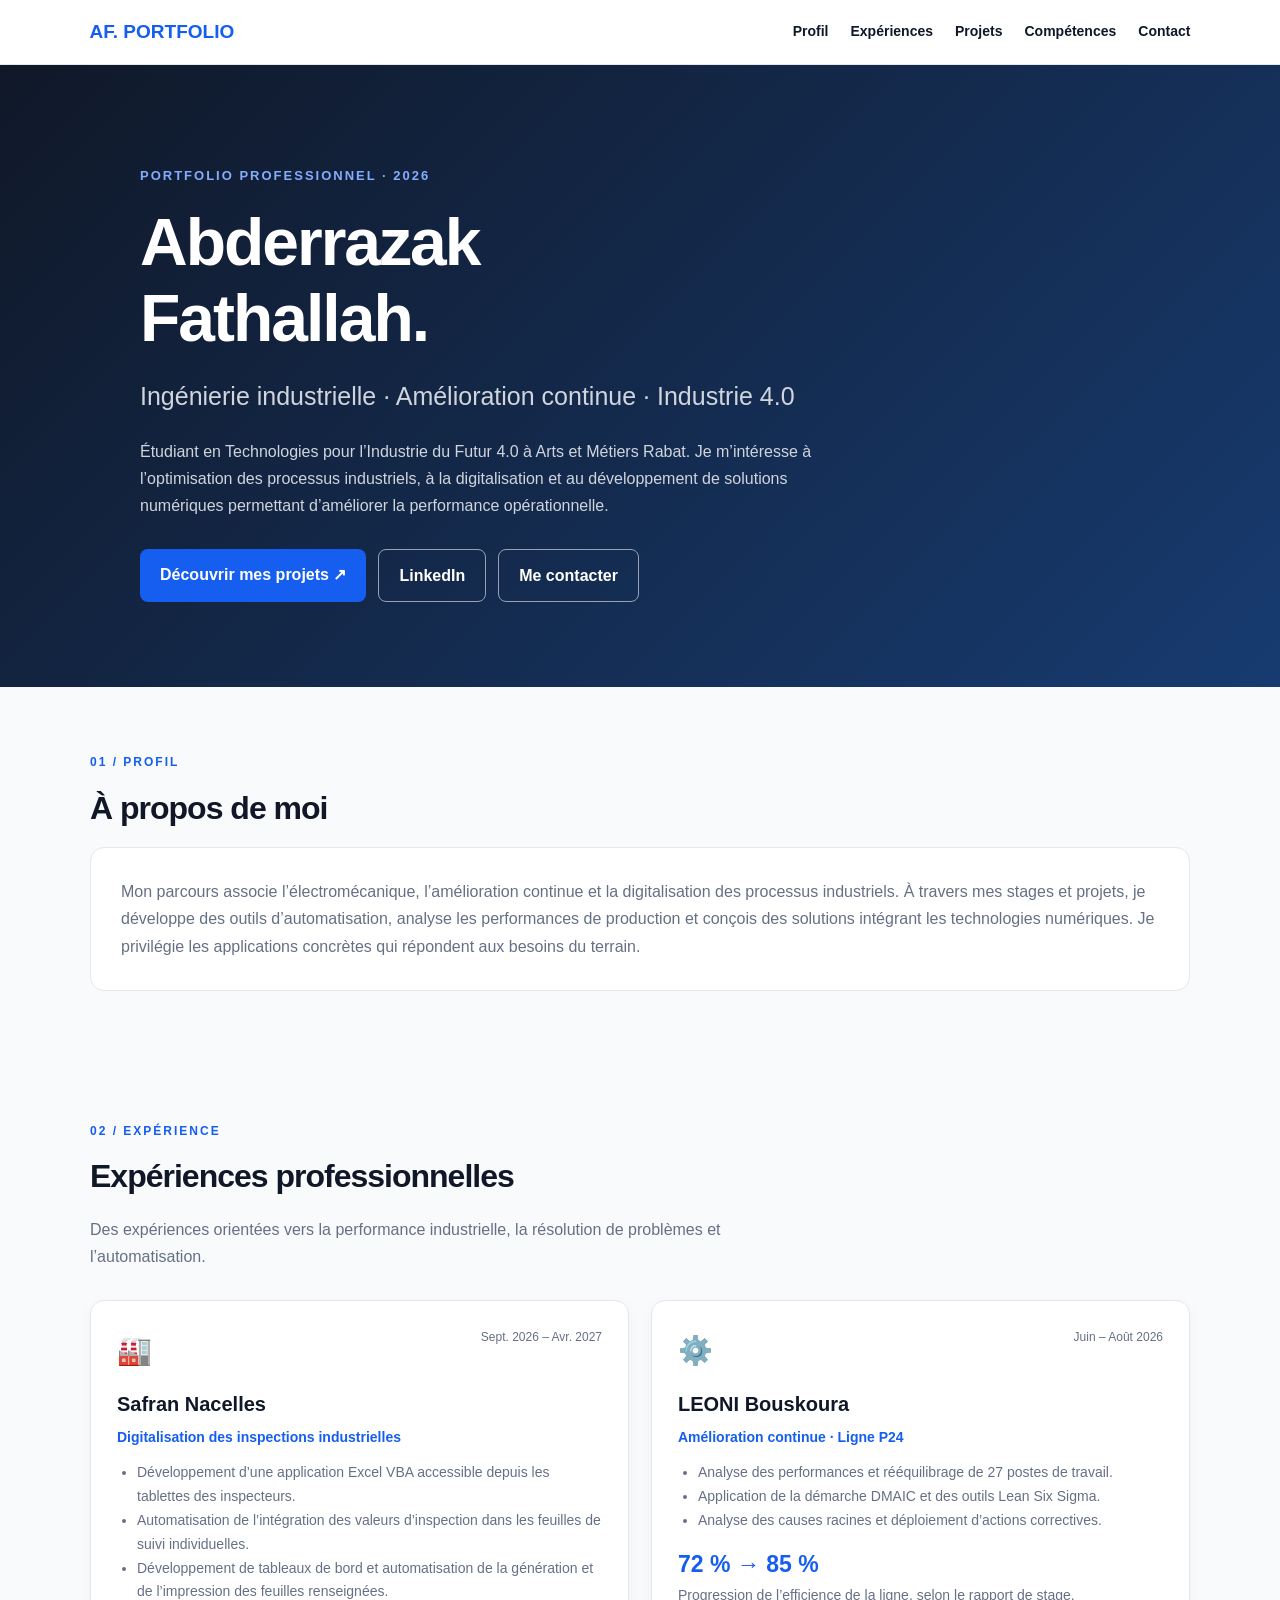
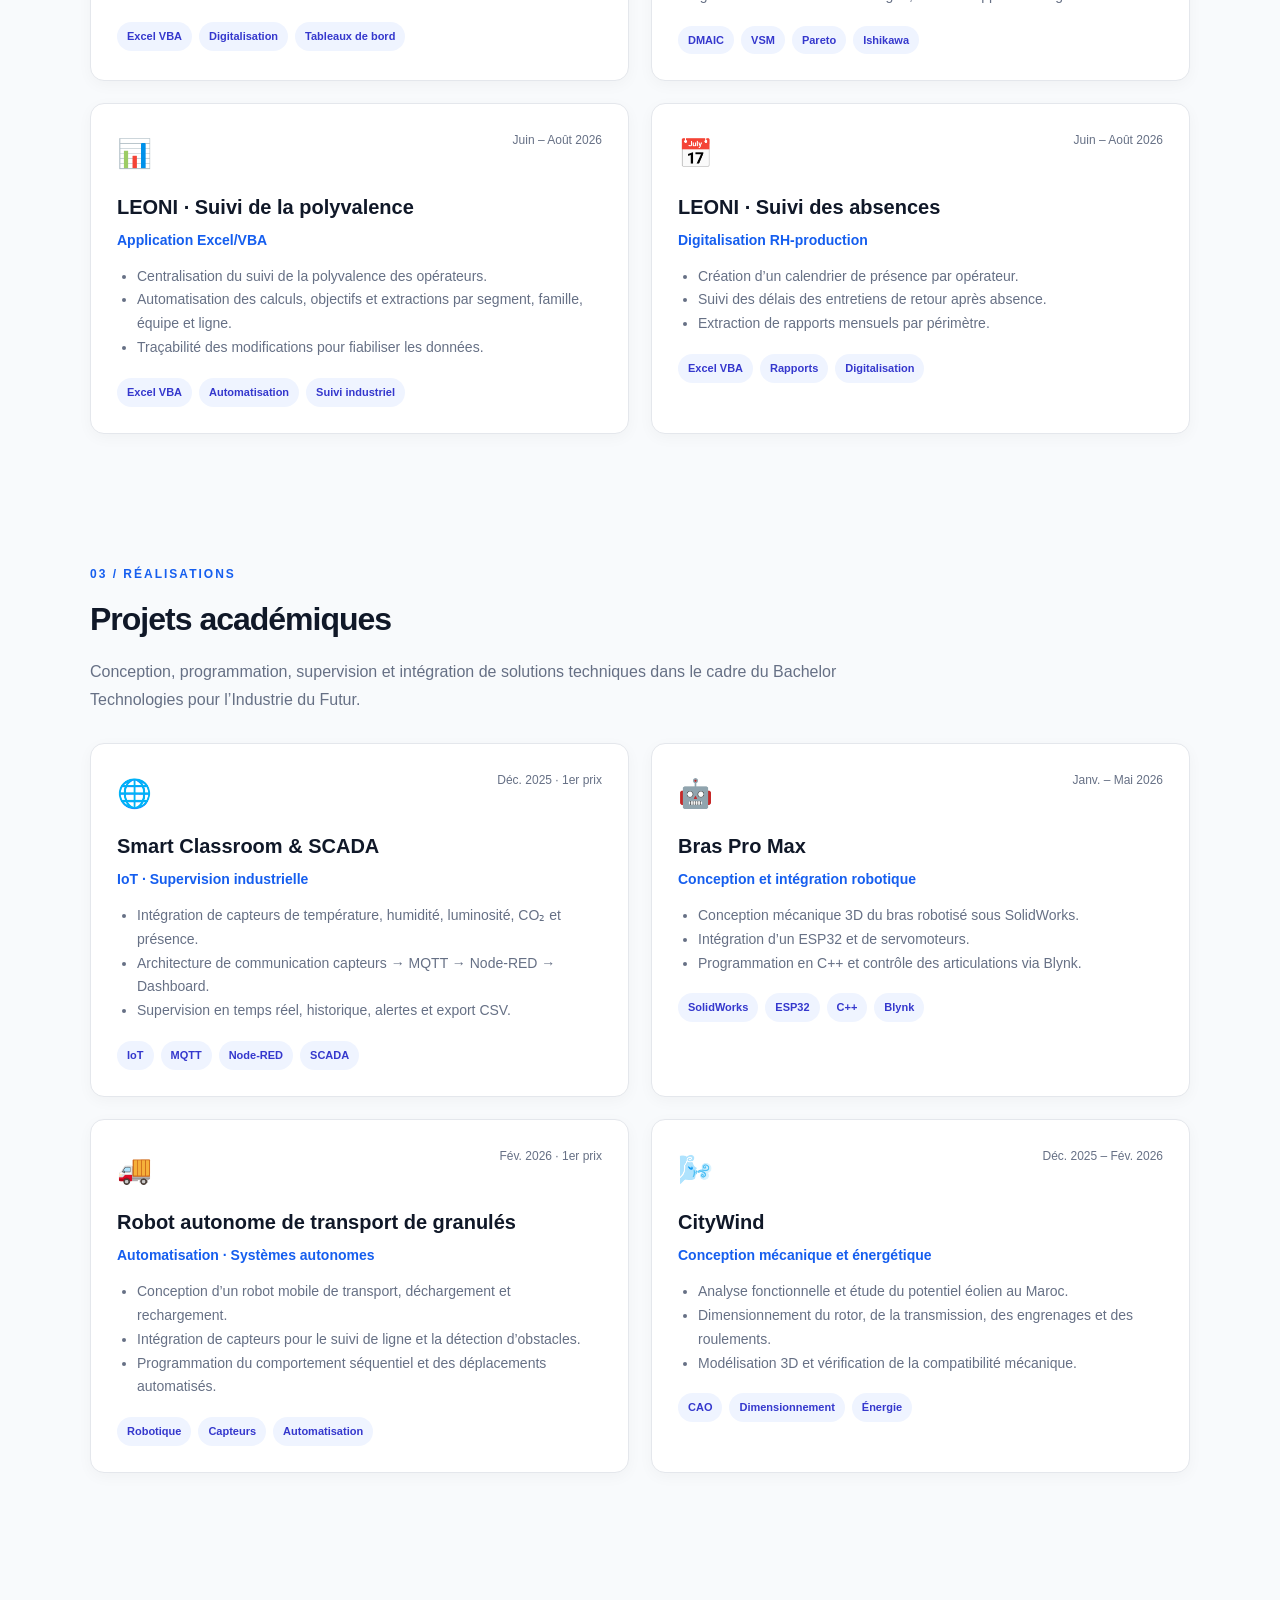
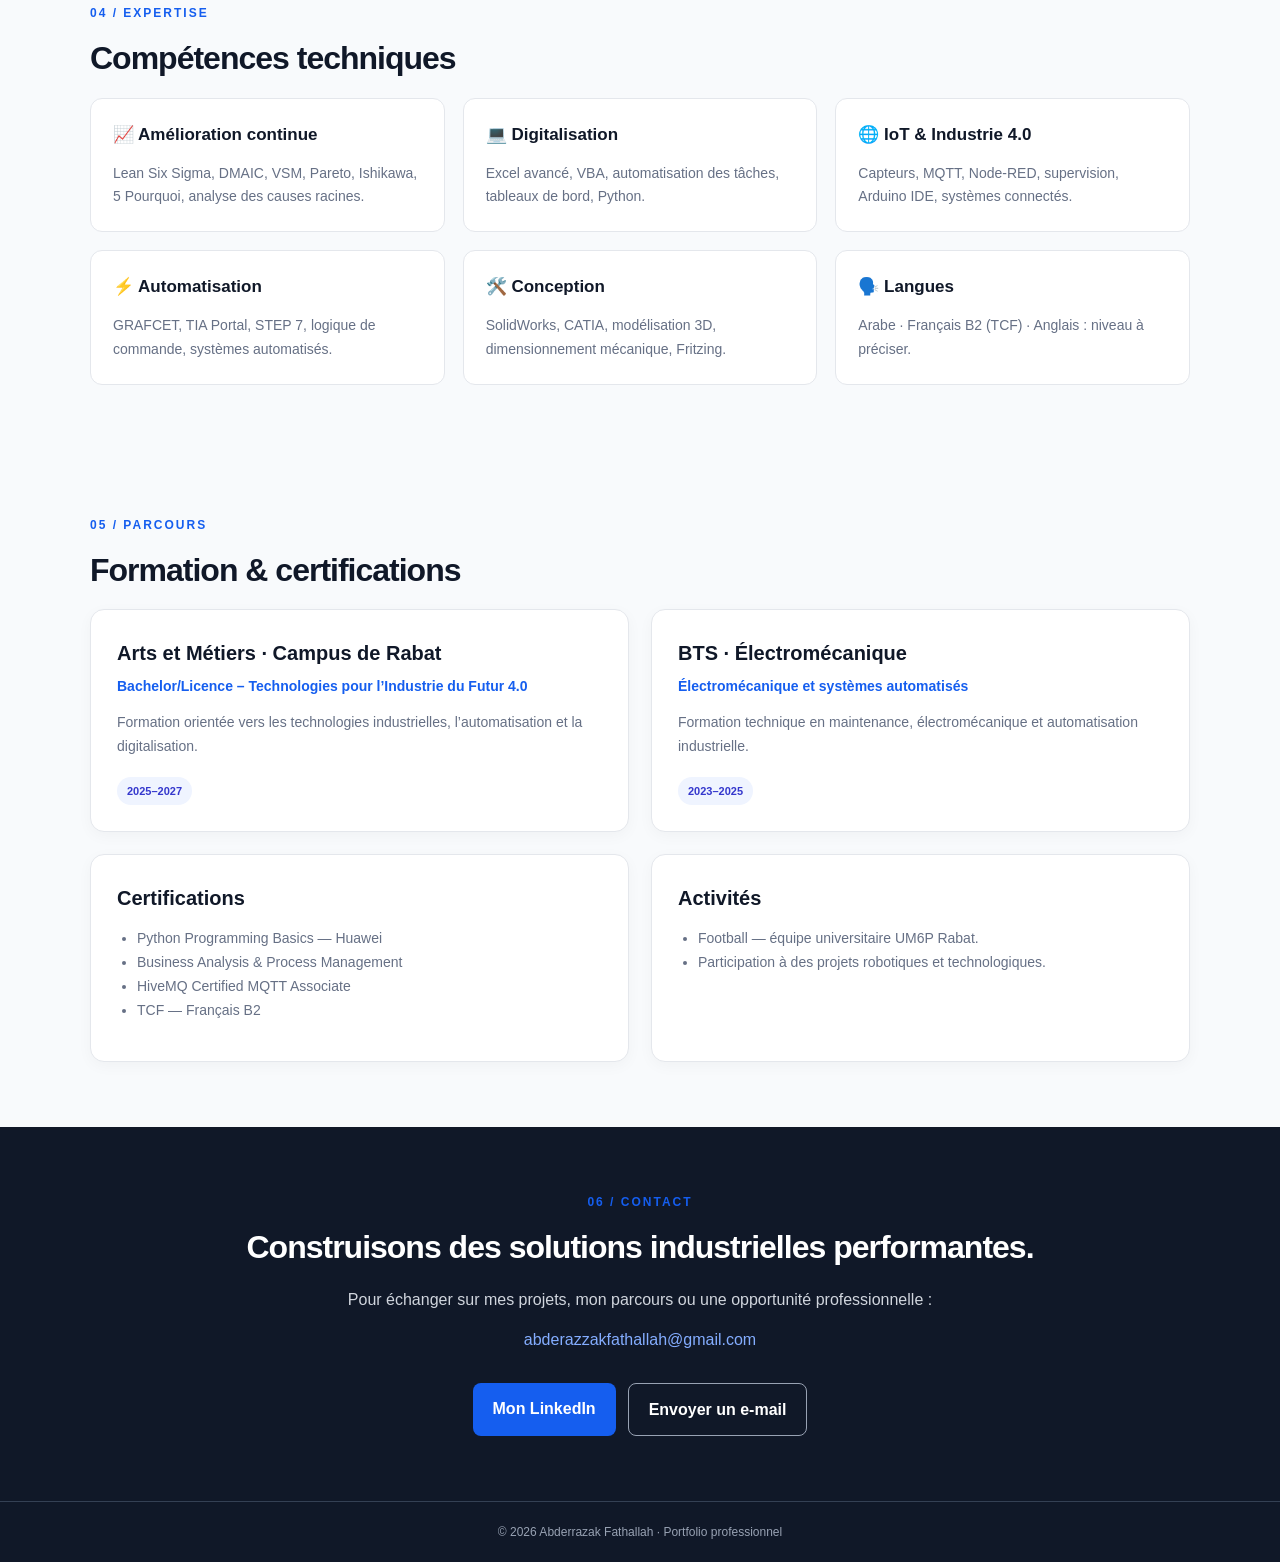
==== index.html @ a5921ca8 "Création du portfolio professionnel" ====
<!DOCTYPE html>
<html lang="fr">
<head>
<meta charset="UTF-8">
<meta name="viewport" content="width=device-width, initial-scale=1.0">
<meta name="description" content="Portfolio professionnel d'Abderrazak Fathallah : ingénierie industrielle, amélioration continue, digitalisation et Industrie 4.0.">
<title>Abderrazak Fathallah | Portfolio industriel</title>

<style>
:root {
    --blue: #155eef;
    --dark: #101828;
    --gray: #667085;
    --bg: #f8fafc;
    --white: #ffffff;
    --border: #e4e7ec;
}

* {
    box-sizing: border-box;
    margin: 0;
    padding: 0;
}

html {
    scroll-behavior: smooth;
}

body {
    font-family: Arial, Helvetica, sans-serif;
    background: var(--bg);
    color: var(--dark);
    line-height: 1.7;
}

a {
    text-decoration: none;
}

nav {
    position: sticky;
    top: 0;
    z-index: 10;
    background: rgba(255,255,255,.95);
    border-bottom: 1px solid var(--border);
    padding: 16px 7%;
    display: flex;
    justify-content: space-between;
    align-items: center;
    gap: 20px;
}

.logo {
    font-weight: 800;
    color: var(--blue);
    font-size: 19px;
}

.nav-links {
    display: flex;
    gap: 22px;
    flex-wrap: wrap;
}

.nav-links a {
    color: var(--dark);
    font-size: 14px;
    font-weight: 600;
}

.nav-links a:hover {
    color: var(--blue);
}

.hero {
    padding: 100px 7% 85px;
    background: linear-gradient(135deg, #101828, #173b70);
    color: white;
}

.hero-content {
    max-width: 1000px;
    margin: auto;
}

.eyebrow {
    color: #84adff;
    font-weight: 700;
    letter-spacing: 2px;
    font-size: 13px;
    text-transform: uppercase;
}

h1 {
    font-size: clamp(38px, 6vw, 66px);
    line-height: 1.15;
    margin: 18px 0;
    letter-spacing: -2px;
}

.hero h2 {
    font-size: clamp(18px, 3vw, 25px);
    font-weight: 500;
    color: #d0d5dd;
    margin-bottom: 20px;
}

.hero p {
    max-width: 720px;
    color: #d0d5dd;
    font-size: 16px;
}

.buttons {
    display: flex;
    flex-wrap: wrap;
    gap: 12px;
    margin-top: 30px;
}

.button {
    display: inline-block;
    padding: 12px 20px;
    border-radius: 8px;
    background: var(--blue);
    color: white;
    font-weight: 700;
    transition: .2s;
}

.button:hover {
    transform: translateY(-2px);
    opacity: .9;
}

.button-outline {
    background: transparent;
    border: 1px solid #98a2b3;
}

.container {
    max-width: 1150px;
    margin: auto;
    padding: 65px 25px;
}

.section-label {
    color: var(--blue);
    font-weight: 800;
    font-size: 12px;
    letter-spacing: 2px;
    text-transform: uppercase;
}

.section-title {
    font-size: 32px;
    margin: 8px 0 12px;
    letter-spacing: -1px;
}

.section-intro {
    color: var(--gray);
    max-width: 750px;
    margin-bottom: 30px;
}

.grid {
    display: grid;
    grid-template-columns: repeat(2, minmax(0, 1fr));
    gap: 22px;
}

.card {
    background: white;
    border: 1px solid var(--border);
    border-radius: 14px;
    padding: 26px;
    box-shadow: 0 4px 15px rgba(16,24,40,.035);
    transition: .2s;
}

.card:hover {
    transform: translateY(-4px);
    box-shadow: 0 12px 28px rgba(16,24,40,.08);
}

.card-top {
    display: flex;
    justify-content: space-between;
    gap: 12px;
    align-items: flex-start;
    margin-bottom: 12px;
}

.icon {
    font-size: 28px;
}

.date {
    color: var(--gray);
    font-size: 12px;
    text-align: right;
}

.card h3 {
    font-size: 20px;
    margin-bottom: 5px;
}

.card h4 {
    color: var(--blue);
    font-size: 14px;
    margin-bottom: 12px;
}

.card p, .card li {
    color: var(--gray);
    font-size: 14px;
}

.card ul {
    padding-left: 20px;
    margin: 12px 0;
}

.tags {
    display: flex;
    flex-wrap: wrap;
    gap: 7px;
    margin-top: 18px;
}

.tag {
    background: #eff4ff;
    color: #3538cd;
    border-radius: 20px;
    padding: 5px 10px;
    font-size: 11px;
    font-weight: 700;
}

.metric {
    color: var(--blue);
    font-size: 23px;
    font-weight: 800;
}

.skills-grid {
    display: grid;
    grid-template-columns: repeat(3, minmax(0, 1fr));
    gap: 18px;
}

.skill-box {
    background: white;
    padding: 22px;
    border: 1px solid var(--border);
    border-radius: 12px;
}

.skill-box h3 {
    margin-bottom: 12px;
    font-size: 17px;
}

.skill-box p {
    color: var(--gray);
    font-size: 14px;
}

.about-box {
    background: white;
    border: 1px solid var(--border);
    border-radius: 14px;
    padding: 30px;
    color: var(--gray);
}

.contact {
    background: #101828;
    color: white;
    text-align: center;
    padding: 65px 20px;
}

.contact p {
    color: #d0d5dd;
    margin: 12px 0;
}

.contact a:not(.button) {
    color: #84adff;
}

footer {
    background: #101828;
    color: #98a2b3;
    text-align: center;
    border-top: 1px solid #344054;
    padding: 20px;
    font-size: 12px;
}

@media (max-width: 760px) {
    nav {
        align-items: flex-start;
        flex-direction: column;
        padding: 15px 5%;
    }

    .nav-links {
        gap: 12px;
    }

    .hero {
        padding: 70px 6%;
    }

    .grid, .skills-grid {
        grid-template-columns: 1fr;
    }

    .container {
        padding: 48px 18px;
    }

    .section-title {
        font-size: 27px;
    }
}
</style>
</head>

<body>

<nav>
    <a class="logo" href="#accueil">AF. PORTFOLIO</a>
    <div class="nav-links">
        <a href="#profil">Profil</a>
        <a href="#experiences">Expériences</a>
        <a href="#projets">Projets</a>
        <a href="#competences">Compétences</a>
        <a href="#contact">Contact</a>
    </div>
</nav>

<header class="hero" id="accueil">
    <div class="hero-content">
        <div class="eyebrow">Portfolio professionnel · 2026</div>

        <h1>Abderrazak<br>Fathallah.</h1>

        <h2>Ingénierie industrielle · Amélioration continue · Industrie 4.0</h2>

        <p>
            Étudiant en Technologies pour l’Industrie du Futur 4.0 à Arts et Métiers
            Rabat. Je m’intéresse à l’optimisation des processus industriels,
            à la digitalisation et au développement de solutions numériques
            permettant d’améliorer la performance opérationnelle.
        </p>

        <div class="buttons">
            <a class="button" href="#projets">Découvrir mes projets ↗</a>
            <a class="button button-outline"
               href="https://www.linkedin.com/"
               target="_blank" rel="noopener noreferrer">LinkedIn</a>
            <a class="button button-outline" href="#contact">Me contacter</a>
        </div>
    </div>
</header>

<main>

<section class="container" id="profil">
    <div class="section-label">01 / Profil</div>
    <h2 class="section-title">À propos de moi</h2>

    <div class="about-box">
        Mon parcours associe l’électromécanique, l’amélioration continue et
        la digitalisation des processus industriels. À travers mes stages
        et projets, je développe des outils d’automatisation, analyse les
        performances de production et conçois des solutions intégrant les
        technologies numériques. Je privilégie les applications concrètes
        qui répondent aux besoins du terrain.
    </div>
</section>

<section class="container" id="experiences">
    <div class="section-label">02 / Expérience</div>
    <h2 class="section-title">Expériences professionnelles</h2>
    <p class="section-intro">
        Des expériences orientées vers la performance industrielle,
        la résolution de problèmes et l’automatisation.
    </p>

    <div class="grid">

        <article class="card">
            <div class="card-top">
                <span class="icon">🏭</span>
                <span class="date">Sept. 2026 – Avr. 2027</span>
            </div>

            <h3>Safran Nacelles</h3>
            <h4>Digitalisation des inspections industrielles</h4>

            <ul>
                <li>Développement d’une application Excel VBA accessible depuis les tablettes des inspecteurs.</li>
                <li>Automatisation de l’intégration des valeurs d’inspection dans les feuilles de suivi individuelles.</li>
                <li>Développement de tableaux de bord et automatisation de la génération et de l’impression des feuilles renseignées.</li>
            </ul>

            <div class="tags">
                <span class="tag">Excel VBA</span>
                <span class="tag">Digitalisation</span>
                <span class="tag">Tableaux de bord</span>
            </div>
        </article>

        <article class="card">
            <div class="card-top">
                <span class="icon">⚙️</span>
                <span class="date">Juin – Août 2026</span>
            </div>

            <h3>LEONI Bouskoura</h3>
            <h4>Amélioration continue · Ligne P24</h4>

            <ul>
                <li>Analyse des performances et rééquilibrage de 27 postes de travail.</li>
                <li>Application de la démarche DMAIC et des outils Lean Six Sigma.</li>
                <li>Analyse des causes racines et déploiement d’actions correctives.</li>
            </ul>

            <div class="metric">72 % → 85 %</div>
            <p>Progression de l’efficience de la ligne, selon le rapport de stage.</p>

            <div class="tags">
                <span class="tag">DMAIC</span>
                <span class="tag">VSM</span>
                <span class="tag">Pareto</span>
                <span class="tag">Ishikawa</span>
            </div>
        </article>

        <article class="card">
            <div class="card-top">
                <span class="icon">📊</span>
                <span class="date">Juin – Août 2026</span>
            </div>

            <h3>LEONI · Suivi de la polyvalence</h3>
            <h4>Application Excel/VBA</h4>

            <ul>
                <li>Centralisation du suivi de la polyvalence des opérateurs.</li>
                <li>Automatisation des calculs, objectifs et extractions par segment, famille, équipe et ligne.</li>
                <li>Traçabilité des modifications pour fiabiliser les données.</li>
            </ul>

            <div class="tags">
                <span class="tag">Excel VBA</span>
                <span class="tag">Automatisation</span>
                <span class="tag">Suivi industriel</span>
            </div>
        </article>

        <article class="card">
            <div class="card-top">
                <span class="icon">📅</span>
                <span class="date">Juin – Août 2026</span>
            </div>

            <h3>LEONI · Suivi des absences</h3>
            <h4>Digitalisation RH-production</h4>

            <ul>
                <li>Création d’un calendrier de présence par opérateur.</li>
                <li>Suivi des délais des entretiens de retour après absence.</li>
                <li>Extraction de rapports mensuels par périmètre.</li>
            </ul>

            <div class="tags">
                <span class="tag">Excel VBA</span>
                <span class="tag">Rapports</span>
                <span class="tag">Digitalisation</span>
            </div>
        </article>

    </div>
</section>

<section class="container" id="projets">
    <div class="section-label">03 / Réalisations</div>
    <h2 class="section-title">Projets académiques</h2>
    <p class="section-intro">
        Conception, programmation, supervision et intégration de solutions
        techniques dans le cadre du Bachelor Technologies pour l’Industrie du Futur.
    </p>

    <div class="grid">

        <article class="card">
            <div class="card-top">
                <span class="icon">🌐</span>
                <span class="date">Déc. 2025 · 1er prix</span>
            </div>

            <h3>Smart Classroom & SCADA</h3>
            <h4>IoT · Supervision industrielle</h4>

            <ul>
                <li>Intégration de capteurs de température, humidité, luminosité, CO₂ et présence.</li>
                <li>Architecture de communication capteurs → MQTT → Node-RED → Dashboard.</li>
                <li>Supervision en temps réel, historique, alertes et export CSV.</li>
            </ul>

            <div class="tags">
                <span class="tag">IoT</span>
                <span class="tag">MQTT</span>
                <span class="tag">Node-RED</span>
                <span class="tag">SCADA</span>
            </div>
        </article>

        <article class="card">
            <div class="card-top">
                <span class="icon">🤖</span>
                <span class="date">Janv. – Mai 2026</span>
            </div>

            <h3>Bras Pro Max</h3>
            <h4>Conception et intégration robotique</h4>

            <ul>
                <li>Conception mécanique 3D du bras robotisé sous SolidWorks.</li>
                <li>Intégration d’un ESP32 et de servomoteurs.</li>
                <li>Programmation en C++ et contrôle des articulations via Blynk.</li>
            </ul>

            <div class="tags">
                <span class="tag">SolidWorks</span>
                <span class="tag">ESP32</span>
                <span class="tag">C++</span>
                <span class="tag">Blynk</span>
            </div>
        </article>

        <article class="card">
            <div class="card-top">
                <span class="icon">🚚</span>
                <span class="date">Fév. 2026 · 1er prix</span>
            </div>

            <h3>Robot autonome de transport de granulés</h3>
            <h4>Automatisation · Systèmes autonomes</h4>

            <ul>
                <li>Conception d’un robot mobile de transport, déchargement et rechargement.</li>
                <li>Intégration de capteurs pour le suivi de ligne et la détection d’obstacles.</li>
                <li>Programmation du comportement séquentiel et des déplacements automatisés.</li>
            </ul>

            <div class="tags">
                <span class="tag">Robotique</span>
                <span class="tag">Capteurs</span>
                <span class="tag">Automatisation</span>
            </div>
        </article>

        <article class="card">
            <div class="card-top">
                <span class="icon">🌬️</span>
                <span class="date">Déc. 2025 – Fév. 2026</span>
            </div>

            <h3>CityWind</h3>
            <h4>Conception mécanique et énergétique</h4>

            <ul>
                <li>Analyse fonctionnelle et étude du potentiel éolien au Maroc.</li>
                <li>Dimensionnement du rotor, de la transmission, des engrenages et des roulements.</li>
                <li>Modélisation 3D et vérification de la compatibilité mécanique.</li>
            </ul>

            <div class="tags">
                <span class="tag">CAO</span>
                <span class="tag">Dimensionnement</span>
                <span class="tag">Énergie</span>
            </div>
        </article>

    </div>
</section>

<section class="container" id="competences">
    <div class="section-label">04 / Expertise</div>
    <h2 class="section-title">Compétences techniques</h2>

    <div class="skills-grid">
        <div class="skill-box">
            <h3>📈 Amélioration continue</h3>
            <p>Lean Six Sigma, DMAIC, VSM, Pareto, Ishikawa, 5 Pourquoi, analyse des causes racines.</p>
        </div>

        <div class="skill-box">
            <h3>💻 Digitalisation</h3>
            <p>Excel avancé, VBA, automatisation des tâches, tableaux de bord, Python.</p>
        </div>

        <div class="skill-box">
            <h3>🌐 IoT & Industrie 4.0</h3>
            <p>Capteurs, MQTT, Node-RED, supervision, Arduino IDE, systèmes connectés.</p>
        </div>

        <div class="skill-box">
            <h3>⚡ Automatisation</h3>
            <p>GRAFCET, TIA Portal, STEP 7, logique de commande, systèmes automatisés.</p>
        </div>

        <div class="skill-box">
            <h3>🛠️ Conception</h3>
            <p>SolidWorks, CATIA, modélisation 3D, dimensionnement mécanique, Fritzing.</p>
        </div>

        <div class="skill-box">
            <h3>🗣️ Langues</h3>
            <p>Arabe · Français B2 (TCF) · Anglais : niveau à préciser.</p>
        </div>
    </div>
</section>

<section class="container" id="formation">
    <div class="section-label">05 / Parcours</div>
    <h2 class="section-title">Formation & certifications</h2>

    <div class="grid">
        <article class="card">
            <h3>Arts et Métiers · Campus de Rabat</h3>
            <h4>Bachelor/Licence – Technologies pour l’Industrie du Futur 4.0</h4>
            <p>Formation orientée vers les technologies industrielles, l’automatisation et la digitalisation.</p>
            <div class="tags"><span class="tag">2025–2027</span></div>
        </article>

        <article class="card">
            <h3>BTS · Électromécanique</h3>
            <h4>Électromécanique et systèmes automatisés</h4>
            <p>Formation technique en maintenance, électromécanique et automatisation industrielle.</p>
            <div class="tags"><span class="tag">2023–2025</span></div>
        </article>

        <article class="card">
            <h3>Certifications</h3>
            <ul>
                <li>Python Programming Basics — Huawei</li>
                <li>Business Analysis & Process Management</li>
                <li>HiveMQ Certified MQTT Associate</li>
                <li>TCF — Français B2</li>
            </ul>
        </article>

        <article class="card">
            <h3>Activités</h3>
            <ul>
                <li>Football — équipe universitaire UM6P Rabat.</li>
                <li>Participation à des projets robotiques et technologiques.</li>
            </ul>
        </article>
    </div>
</section>

</main>

<section class="contact" id="contact">
    <div class="section-label">06 / Contact</div>
    <h2 class="section-title">Construisons des solutions industrielles performantes.</h2>

    <p>Pour échanger sur mes projets, mon parcours ou une opportunité professionnelle :</p>

    <p>
        <a href="mailto:abderazzakfathallah@gmail.com">
            abderazzakfathallah@gmail.com
        </a>
    </p>

    <div class="buttons" style="justify-content:center">
        <a class="button"
           href="https://www.linkedin.com/"
           target="_blank" rel="noopener noreferrer">Mon LinkedIn</a>
        <a class="button button-outline"
           href="mailto:abderazzakfathallah@gmail.com">Envoyer un e-mail</a>
    </div>
</section>

<footer>
    © 2026 Abderrazak Fathallah · Portfolio professionnel
</footer>

</body>
</html>
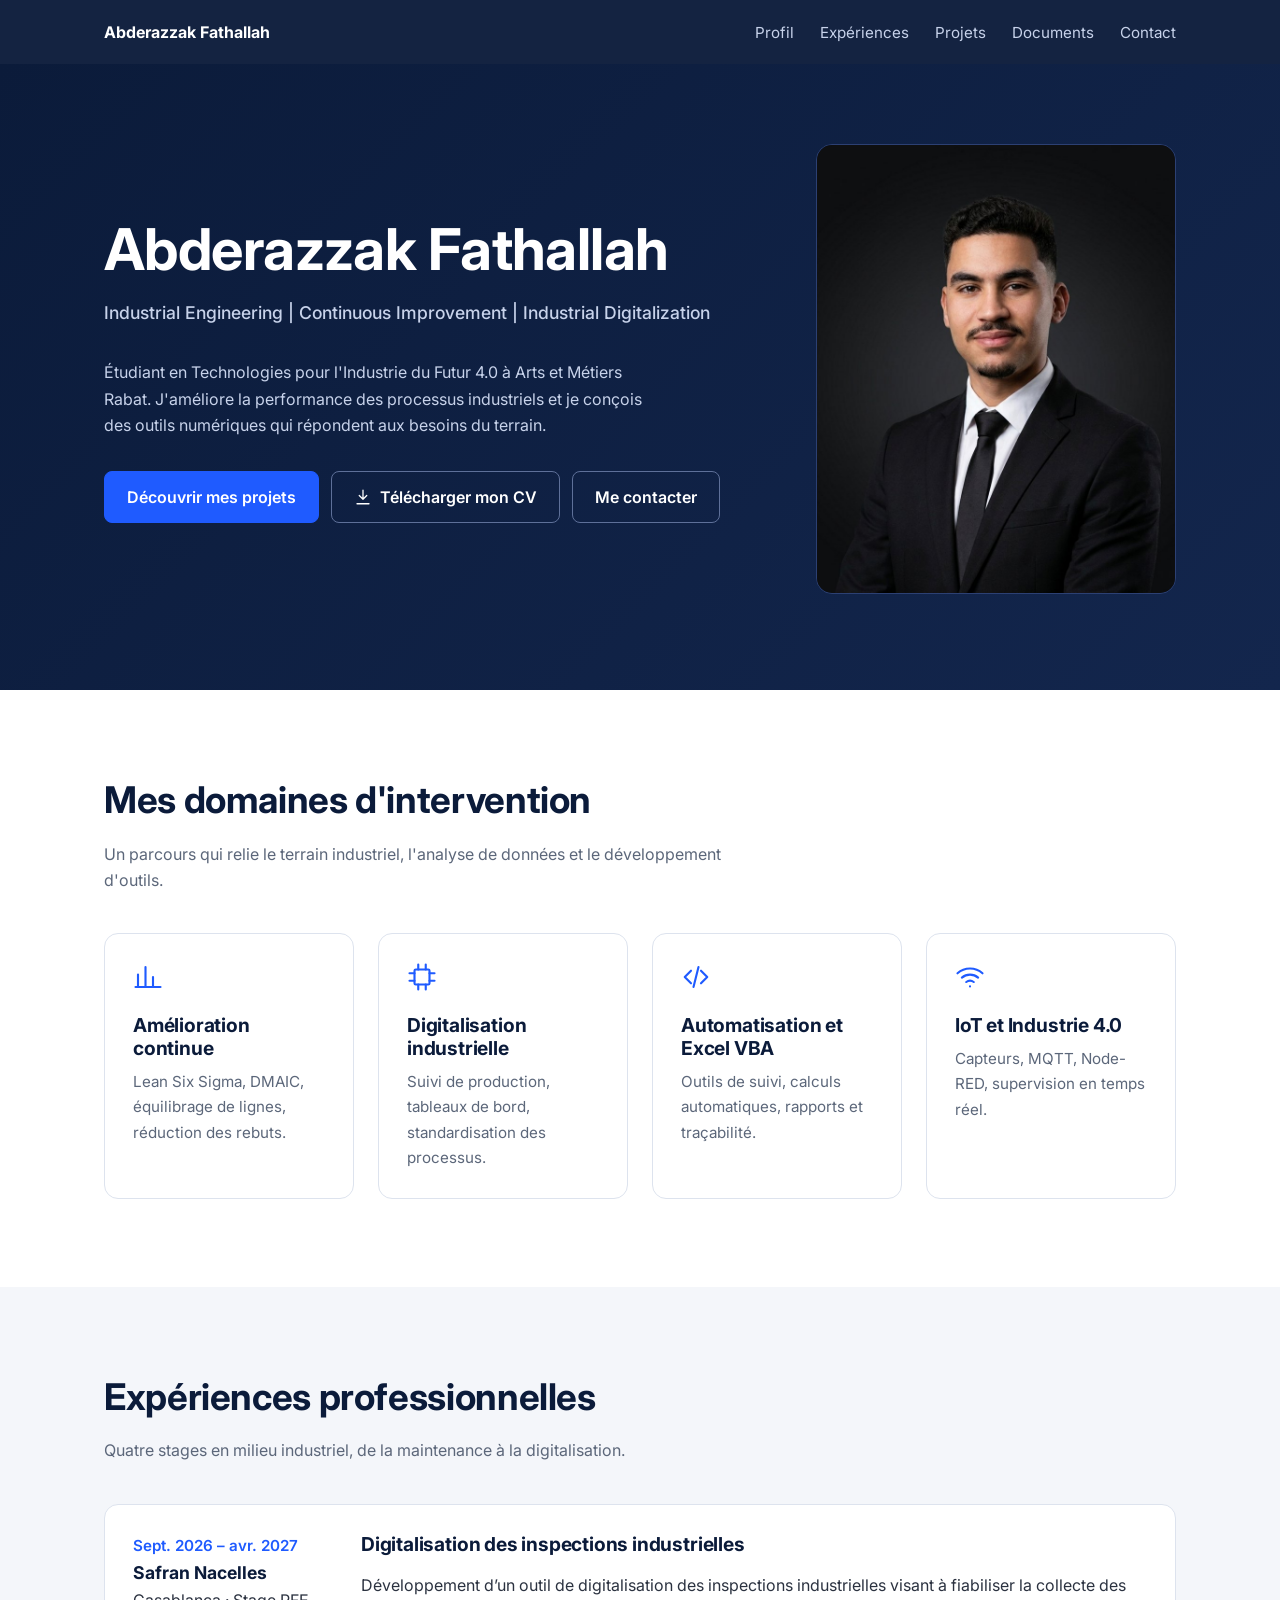
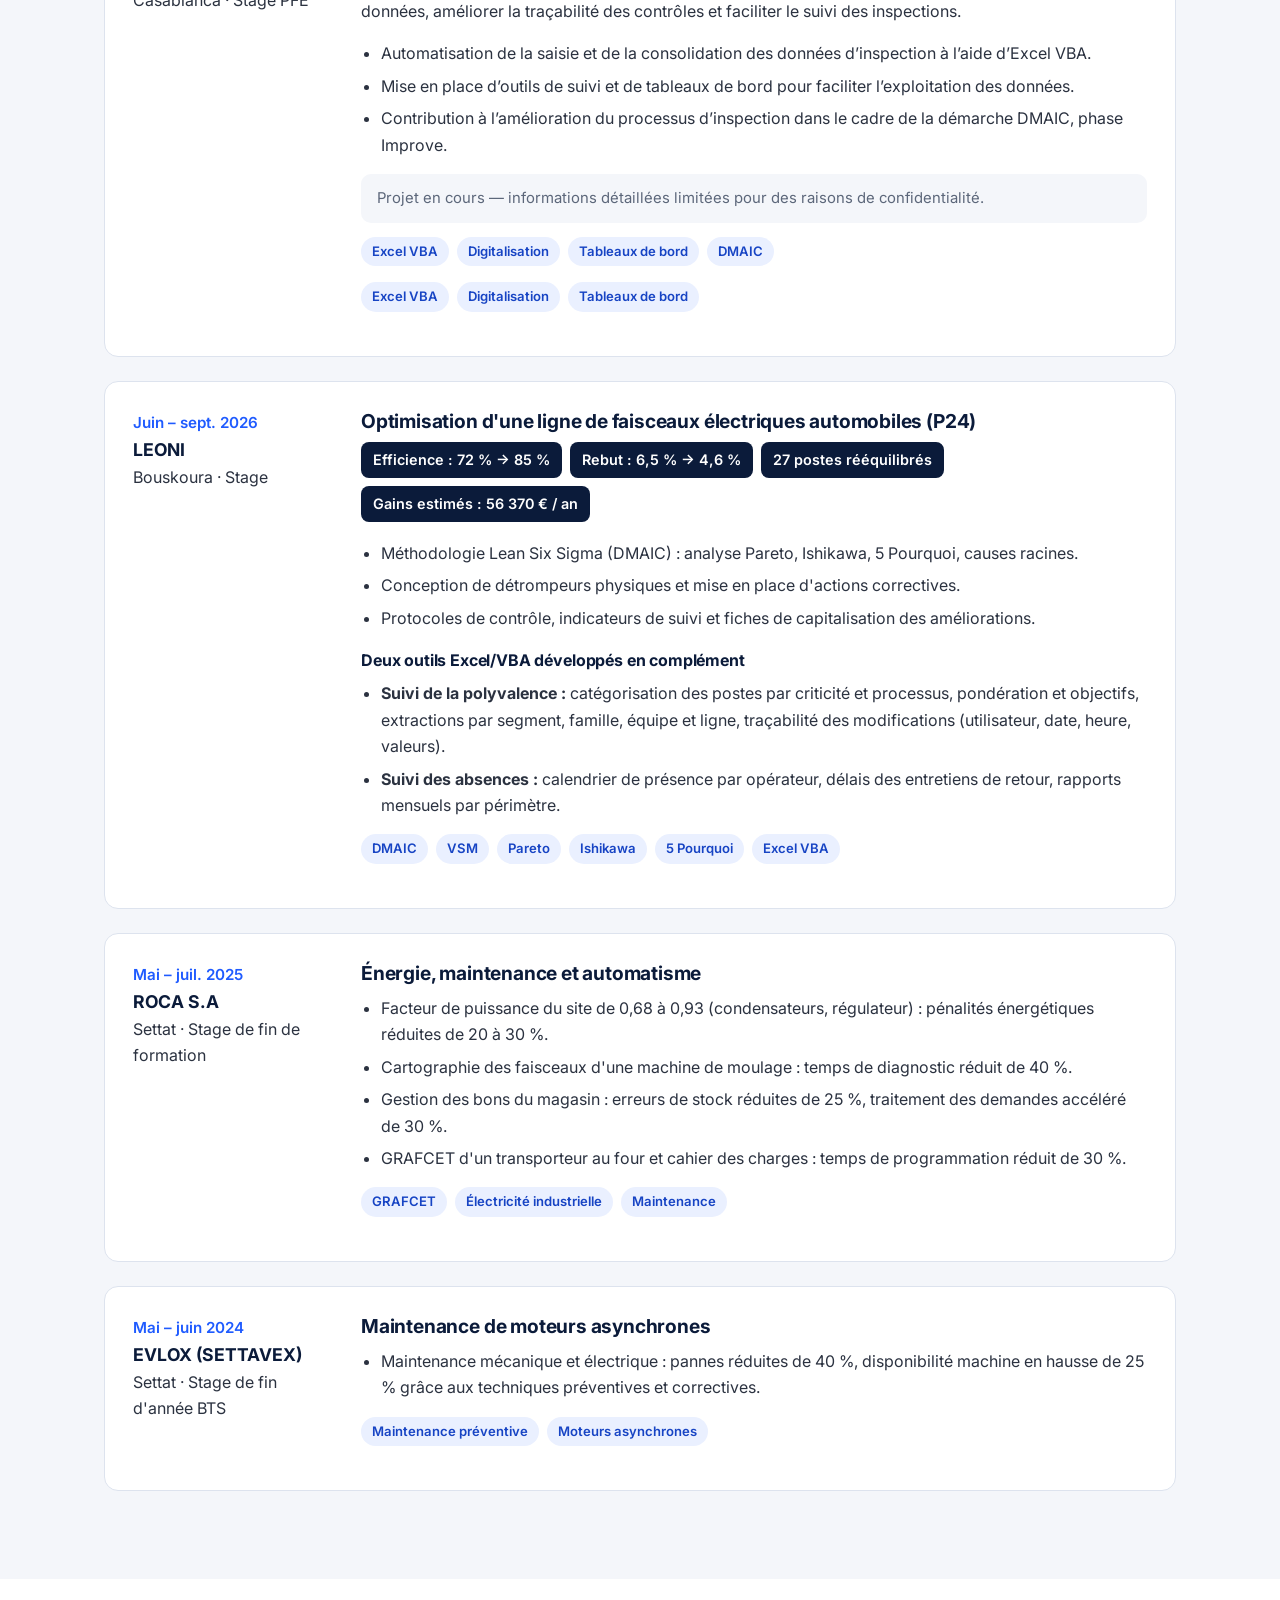
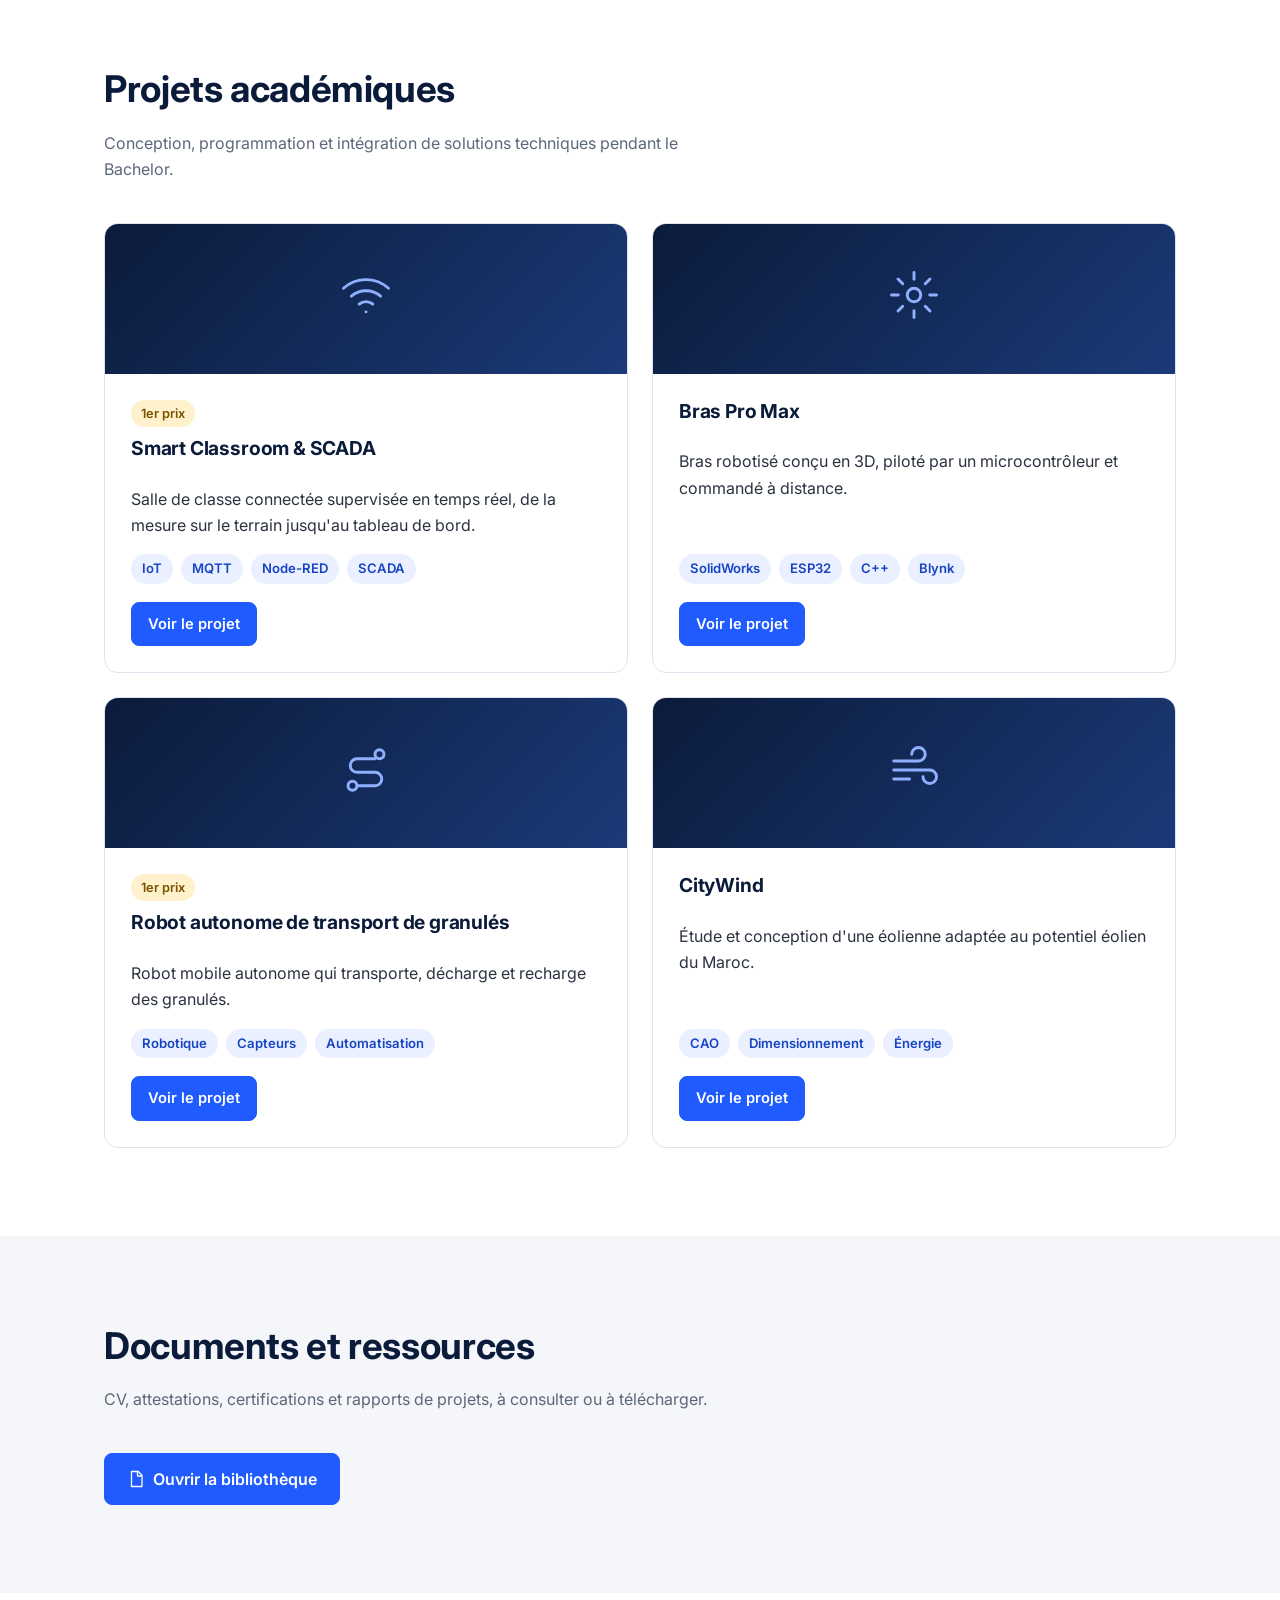
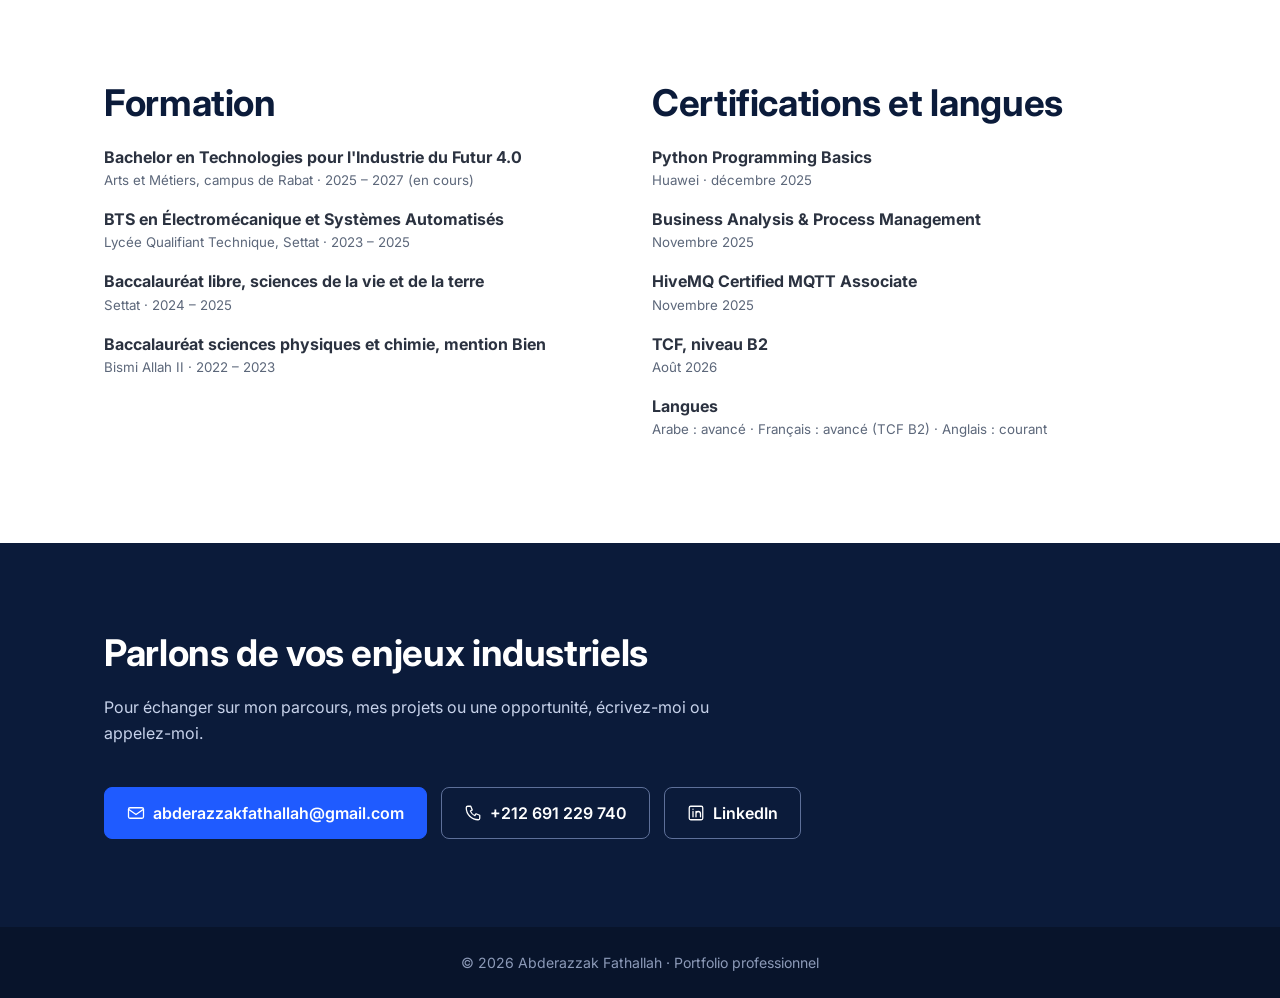
==== commit 2075571c: "Mise à jour du portfolio professionnel" ====
--- a/index.html
+++ b/index.html
@@ -1,700 +1,111 @@
-<!DOCTYPE html>
-<html lang="fr">
-<head>
-<meta charset="UTF-8">
-<meta name="viewport" content="width=device-width, initial-scale=1.0">
-<meta name="description" content="Portfolio professionnel d'Abderrazak Fathallah : ingénierie industrielle, amélioration continue, digitalisation et Industrie 4.0.">
-<title>Abderrazak Fathallah | Portfolio industriel</title>
+<!doctype html><html lang="fr"><head><meta charset="utf-8"><meta name="viewport" content="width=device-width,initial-scale=1"><link rel="preconnect" href="https://fonts.googleapis.com"><link rel="preconnect" href="https://fonts.gstatic.com" crossorigin><link href="https://fonts.googleapis.com/css2?family=Inter:wght@400;500;600;700&display=swap" rel="stylesheet"><link rel="stylesheet" href="assets/css/style.css">
+<title>Abderazzak Fathallah | Ingénierie industrielle et digitalisation</title>
+<meta name="description" content="Portfolio d'Abderazzak Fathallah, étudiant en Technologies pour l'Industrie du Futur 4.0 (Arts et Métiers Rabat) : amélioration continue, digitalisation industrielle, Excel VBA, IoT.">
+<link rel="canonical" href="https://abderazzak-fathallah.github.io/">
+<meta property="og:title" content="Abderazzak Fathallah | Portfolio industriel"><meta property="og:description" content="Industrial Engineering, Continuous Improvement, Industrial Digitalization."><meta property="og:type" content="website"><meta property="og:url" content="https://abderazzak-fathallah.github.io/"><meta property="og:image" content="https://abderazzak-fathallah.github.io/assets/images/photo.jpg">
+<script type="application/ld+json">{"@context":"https://schema.org","@type":"Person","name":"Abderazzak Fathallah","url":"https://abderazzak-fathallah.github.io/","email":"abderazzakfathallah@gmail.com","sameAs":["https://www.linkedin.com/in/abderazzak-fathallah"],"alumniOf":"Arts et Métiers Rabat","jobTitle":"Étudiant en ingénierie industrielle"}</script>
+</head><body>
+<header class="top"><div class="wrap nav"><a class="brand" href="index.html">Abderazzak Fathallah</a>
+<button class="burger" aria-label="Ouvrir le menu" aria-expanded="false" data-i="menu"></button>
+<ul><li><a class="l" href="index.html#profil">Profil</a></li><li><a class="l" href="index.html#experiences">Expériences</a></li><li><a class="l" href="index.html#projets">Projets</a></li><li><a class="l" href="documents.html">Documents</a></li><li><a class="l" href="index.html#contact">Contact</a></li></ul></div></header>
+<main>
+<section class="hero" id="accueil"><div class="wrap"><div>
+<h1>Abderazzak Fathallah</h1>
+<p class="role">Industrial Engineering | Continuous Improvement | Industrial Digitalization</p>
+<p>Étudiant en Technologies pour l'Industrie du Futur 4.0 à Arts et Métiers Rabat. J'améliore la performance des processus industriels et je conçois des outils numériques qui répondent aux besoins du terrain.</p>
+<div class="cta"><a class="btn" href="#projets">Découvrir mes projets</a><a class="btn o" href="assets/documents/cv/CV_Fathallah_Abderazzak.pdf" download data-i="download">Télécharger mon CV</a><a class="btn o" href="#contact">Me contacter</a></div></div>
+<div class="photo"><img src="assets/images/photo.jpg" alt="Portrait d'Abderazzak Fathallah" width="360" height="450"></div></div></section>
 
-<style>
-:root {
-    --blue: #155eef;
-    --dark: #101828;
-    --gray: #667085;
-    --bg: #f8fafc;
-    --white: #ffffff;
-    --border: #e4e7ec;
-}
+<section id="profil"><div class="wrap"><h2>Mes domaines d'intervention</h2>
+<p class="lead">Un parcours qui relie le terrain industriel, l'analyse de données et le développement d'outils.</p>
+<div class="grid g4">
+<div class="card dom"><span data-i="chart"></span><h3>Amélioration continue</h3><p>Lean Six Sigma, DMAIC, équilibrage de lignes, réduction des rebuts.</p></div>
+<div class="card dom"><span data-i="cpu"></span><h3>Digitalisation industrielle</h3><p>Suivi de production, tableaux de bord, standardisation des processus.</p></div>
+<div class="card dom"><span data-i="code"></span><h3>Automatisation et Excel VBA</h3><p>Outils de suivi, calculs automatiques, rapports et traçabilité.</p></div>
+<div class="card dom"><span data-i="wifi"></span><h3>IoT et Industrie 4.0</h3><p>Capteurs, MQTT, Node-RED, supervision en temps réel.</p></div>
+</div></div></section>
 
-* {
-    box-sizing: border-box;
-    margin: 0;
-    padding: 0;
-}
+<section class="alt" id="experiences"><div class="wrap"><h2>Expériences professionnelles</h2>
+<p class="lead">Quatre stages en milieu industriel, de la maintenance à la digitalisation.</p>
+<div class="xp">
+<article class="card"><div><div class="when">Sept. 2026 – avr. 2027</div><div class="org">Safran Nacelles</div><div>Casablanca · Stage PFE</div></div><div>
+<h3>Digitalisation des inspections industrielles</h3>
 
-html {
-    scroll-behavior: smooth;
-}
+<p>
+    Développement d’un outil de digitalisation des inspections industrielles
+    visant à fiabiliser la collecte des données, améliorer la traçabilité
+    des contrôles et faciliter le suivi des inspections.
+</p>
 
-body {
-    font-family: Arial, Helvetica, sans-serif;
-    background: var(--bg);
-    color: var(--dark);
-    line-height: 1.7;
-}
+<ul>
+    <li>Automatisation de la saisie et de la consolidation des données d’inspection à l’aide d’Excel VBA.</li>
+    <li>Mise en place d’outils de suivi et de tableaux de bord pour faciliter l’exploitation des données.</li>
+    <li>Contribution à l’amélioration du processus d’inspection dans le cadre de la démarche DMAIC, phase Improve.</li>
+</ul>
 
-a {
-    text-decoration: none;
-}
+<p class="soon">
+    Projet en cours — informations détaillées limitées pour des raisons de confidentialité.
+</p>
 
-nav {
-    position: sticky;
-    top: 0;
-    z-index: 10;
-    background: rgba(255,255,255,.95);
-    border-bottom: 1px solid var(--border);
-    padding: 16px 7%;
-    display: flex;
-    justify-content: space-between;
-    align-items: center;
-    gap: 20px;
-}
+<ul class="tags" style="margin-top:14px">
+    <li>Excel VBA</li>
+    <li>Digitalisation</li>
+    <li>Tableaux de bord</li>
+    <li>DMAIC</li>
+</ul>
+<ul class="tags" style="margin-top:14px"><li>Excel VBA</li><li>Digitalisation</li><li>Tableaux de bord</li></ul></div></article>
 
-.logo {
-    font-weight: 800;
-    color: var(--blue);
-    font-size: 19px;
-}
+<article class="card"><div><div class="when">Juin – sept. 2026</div><div class="org">LEONI</div><div>Bouskoura · Stage</div></div><div>
+<h3>Optimisation d'une ligne de faisceaux électriques automobiles (P24)</h3>
+<span class="kpi">Efficience : 72 % → 85 %</span><span class="kpi">Rebut : 6,5 % → 4,6 %</span><span class="kpi">27 postes rééquilibrés</span><span class="kpi">Gains estimés : 56 370 € / an</span>
+<ul><li>Méthodologie Lean Six Sigma (DMAIC) : analyse Pareto, Ishikawa, 5 Pourquoi, causes racines.</li><li>Conception de détrompeurs physiques et mise en place d'actions correctives.</li><li>Protocoles de contrôle, indicateurs de suivi et fiches de capitalisation des améliorations.</li></ul>
+<h4 class="sub">Deux outils Excel/VBA développés en complément</h4>
+<ul><li><strong>Suivi de la polyvalence :</strong> catégorisation des postes par criticité et processus, pondération et objectifs, extractions par segment, famille, équipe et ligne, traçabilité des modifications (utilisateur, date, heure, valeurs).</li><li><strong>Suivi des absences :</strong> calendrier de présence par opérateur, délais des entretiens de retour, rapports mensuels par périmètre.</li></ul>
+<ul class="tags"><li>DMAIC</li><li>VSM</li><li>Pareto</li><li>Ishikawa</li><li>5 Pourquoi</li><li>Excel VBA</li></ul></div></article>
 
-.nav-links {
-    display: flex;
-    gap: 22px;
-    flex-wrap: wrap;
-}
+<article class="card"><div><div class="when">Mai – juil. 2025</div><div class="org">ROCA S.A</div><div>Settat · Stage de fin de formation</div></div><div>
+<h3>Énergie, maintenance et automatisme</h3>
+<ul><li>Facteur de puissance du site de 0,68 à 0,93 (condensateurs, régulateur) : pénalités énergétiques réduites de 20 à 30 %.</li><li>Cartographie des faisceaux d'une machine de moulage : temps de diagnostic réduit de 40 %.</li><li>Gestion des bons du magasin : erreurs de stock réduites de 25 %, traitement des demandes accéléré de 30 %.</li><li>GRAFCET d'un transporteur au four et cahier des charges : temps de programmation réduit de 30 %.</li></ul>
+<ul class="tags"><li>GRAFCET</li><li>Électricité industrielle</li><li>Maintenance</li></ul></div></article>
 
-.nav-links a {
-    color: var(--dark);
-    font-size: 14px;
-    font-weight: 600;
-}
+<article class="card"><div><div class="when">Mai – juin 2024</div><div class="org">EVLOX (SETTAVEX)</div><div>Settat · Stage de fin d'année BTS</div></div><div>
+<h3>Maintenance de moteurs asynchrones</h3>
+<ul><li>Maintenance mécanique et électrique : pannes réduites de 40 %, disponibilité machine en hausse de 25 % grâce aux techniques préventives et correctives.</li></ul>
+<ul class="tags"><li>Maintenance préventive</li><li>Moteurs asynchrones</li></ul></div></article>
+</div></div></section>
 
-.nav-links a:hover {
-    color: var(--blue);
-}
+<section id="projets"><div class="wrap"><h2>Projets académiques</h2>
+<p class="lead">Conception, programmation et intégration de solutions techniques pendant le Bachelor.</p>
+<div class="grid g2">
 
-.hero {
-    padding: 100px 7% 85px;
-    background: linear-gradient(135deg, #101828, #173b70);
-    color: white;
-}
+<article class="card pj"><div class="vis"><span data-i="wifi"></span></div><div class="b"><span class="prize">1er prix</span><h3>Smart Classroom & SCADA</h3><p>Salle de classe connectée supervisée en temps réel, de la mesure sur le terrain jusqu'au tableau de bord.</p><ul class="tags"><li>IoT</li><li>MQTT</li><li>Node-RED</li><li>SCADA</li></ul><a class="btn s" style="align-self:flex-start" href="projet.html?p=smart-classroom-scada">Voir le projet</a></div></article>
+<article class="card pj"><div class="vis"><span data-i="cog"></span></div><div class="b"><h3>Bras Pro Max</h3><p>Bras robotisé conçu en 3D, piloté par un microcontrôleur et commandé à distance.</p><ul class="tags"><li>SolidWorks</li><li>ESP32</li><li>C++</li><li>Blynk</li></ul><a class="btn s" style="align-self:flex-start" href="projet.html?p=bras-pro-max">Voir le projet</a></div></article>
+<article class="card pj"><div class="vis"><span data-i="route"></span></div><div class="b"><span class="prize">1er prix</span><h3>Robot autonome de transport de granulés</h3><p>Robot mobile autonome qui transporte, décharge et recharge des granulés.</p><ul class="tags"><li>Robotique</li><li>Capteurs</li><li>Automatisation</li></ul><a class="btn s" style="align-self:flex-start" href="projet.html?p=robot-transport-granules">Voir le projet</a></div></article>
+<article class="card pj"><div class="vis"><span data-i="wind"></span></div><div class="b"><h3>CityWind</h3><p>Étude et conception d'une éolienne adaptée au potentiel éolien du Maroc.</p><ul class="tags"><li>CAO</li><li>Dimensionnement</li><li>Énergie</li></ul><a class="btn s" style="align-self:flex-start" href="projet.html?p=citywind">Voir le projet</a></div></article>
+</div></div></section>
 
-.hero-content {
-    max-width: 1000px;
-    margin: auto;
-}
+<section class="alt"><div class="wrap"><h2>Documents et ressources</h2>
+<p class="lead">CV, attestations, certifications et rapports de projets, à consulter ou à télécharger.</p>
+<a class="btn" href="documents.html" data-i="file">Ouvrir la bibliothèque</a></div></section>
 
-.eyebrow {
-    color: #84adff;
-    font-weight: 700;
-    letter-spacing: 2px;
-    font-size: 13px;
-    text-transform: uppercase;
-}
+<section><div class="wrap"><div class="grid g2">
+<div><h2>Formation</h2><ul class="edu">
+<li><strong>Bachelor en Technologies pour l'Industrie du Futur 4.0</strong><small>Arts et Métiers, campus de Rabat · 2025 – 2027 (en cours)</small></li>
+<li><strong>BTS en Électromécanique et Systèmes Automatisés</strong><small>Lycée Qualifiant Technique, Settat · 2023 – 2025</small></li>
+<li><strong>Baccalauréat libre, sciences de la vie et de la terre</strong><small>Settat · 2024 – 2025</small></li>
+<li><strong>Baccalauréat sciences physiques et chimie, mention Bien</strong><small>Bismi Allah II · 2022 – 2023</small></li></ul></div>
+<div><h2>Certifications et langues</h2><ul class="edu">
+<li><strong>Python Programming Basics</strong><small>Huawei · décembre 2025</small></li>
+<li><strong>Business Analysis & Process Management</strong><small>Novembre 2025</small></li>
+<li><strong>HiveMQ Certified MQTT Associate</strong><small>Novembre 2025</small></li>
+<li><strong>TCF, niveau B2</strong><small>Août 2026</small></li>
+<li><strong>Langues</strong><small>Arabe : avancé · Français : avancé (TCF B2) · Anglais : courant</small></li></ul></div>
+</div></div></section>
 
-h1 {
-    font-size: clamp(38px, 6vw, 66px);
-    line-height: 1.15;
-    margin: 18px 0;
-    letter-spacing: -2px;
-}
-
-.hero h2 {
-    font-size: clamp(18px, 3vw, 25px);
-    font-weight: 500;
-    color: #d0d5dd;
-    margin-bottom: 20px;
-}
-
-.hero p {
-    max-width: 720px;
-    color: #d0d5dd;
-    font-size: 16px;
-}
-
-.buttons {
-    display: flex;
-    flex-wrap: wrap;
-    gap: 12px;
-    margin-top: 30px;
-}
-
-.button {
-    display: inline-block;
-    padding: 12px 20px;
-    border-radius: 8px;
-    background: var(--blue);
-    color: white;
-    font-weight: 700;
-    transition: .2s;
-}
-
-.button:hover {
-    transform: translateY(-2px);
-    opacity: .9;
-}
-
-.button-outline {
-    background: transparent;
-    border: 1px solid #98a2b3;
-}
-
-.container {
-    max-width: 1150px;
-    margin: auto;
-    padding: 65px 25px;
-}
-
-.section-label {
-    color: var(--blue);
-    font-weight: 800;
-    font-size: 12px;
-    letter-spacing: 2px;
-    text-transform: uppercase;
-}
-
-.section-title {
-    font-size: 32px;
-    margin: 8px 0 12px;
-    letter-spacing: -1px;
-}
-
-.section-intro {
-    color: var(--gray);
-    max-width: 750px;
-    margin-bottom: 30px;
-}
-
-.grid {
-    display: grid;
-    grid-template-columns: repeat(2, minmax(0, 1fr));
-    gap: 22px;
-}
-
-.card {
-    background: white;
-    border: 1px solid var(--border);
-    border-radius: 14px;
-    padding: 26px;
-    box-shadow: 0 4px 15px rgba(16,24,40,.035);
-    transition: .2s;
-}
-
-.card:hover {
-    transform: translateY(-4px);
-    box-shadow: 0 12px 28px rgba(16,24,40,.08);
-}
-
-.card-top {
-    display: flex;
-    justify-content: space-between;
-    gap: 12px;
-    align-items: flex-start;
-    margin-bottom: 12px;
-}
-
-.icon {
-    font-size: 28px;
-}
-
-.date {
-    color: var(--gray);
-    font-size: 12px;
-    text-align: right;
-}
-
-.card h3 {
-    font-size: 20px;
-    margin-bottom: 5px;
-}
-
-.card h4 {
-    color: var(--blue);
-    font-size: 14px;
-    margin-bottom: 12px;
-}
-
-.card p, .card li {
-    color: var(--gray);
-    font-size: 14px;
-}
-
-.card ul {
-    padding-left: 20px;
-    margin: 12px 0;
-}
-
-.tags {
-    display: flex;
-    flex-wrap: wrap;
-    gap: 7px;
-    margin-top: 18px;
-}
-
-.tag {
-    background: #eff4ff;
-    color: #3538cd;
-    border-radius: 20px;
-    padding: 5px 10px;
-    font-size: 11px;
-    font-weight: 700;
-}
-
-.metric {
-    color: var(--blue);
-    font-size: 23px;
-    font-weight: 800;
-}
-
-.skills-grid {
-    display: grid;
-    grid-template-columns: repeat(3, minmax(0, 1fr));
-    gap: 18px;
-}
-
-.skill-box {
-    background: white;
-    padding: 22px;
-    border: 1px solid var(--border);
-    border-radius: 12px;
-}
-
-.skill-box h3 {
-    margin-bottom: 12px;
-    font-size: 17px;
-}
-
-.skill-box p {
-    color: var(--gray);
-    font-size: 14px;
-}
-
-.about-box {
-    background: white;
-    border: 1px solid var(--border);
-    border-radius: 14px;
-    padding: 30px;
-    color: var(--gray);
-}
-
-.contact {
-    background: #101828;
-    color: white;
-    text-align: center;
-    padding: 65px 20px;
-}
-
-.contact p {
-    color: #d0d5dd;
-    margin: 12px 0;
-}
-
-.contact a:not(.button) {
-    color: #84adff;
-}
-
-footer {
-    background: #101828;
-    color: #98a2b3;
-    text-align: center;
-    border-top: 1px solid #344054;
-    padding: 20px;
-    font-size: 12px;
-}
-
-@media (max-width: 760px) {
-    nav {
-        align-items: flex-start;
-        flex-direction: column;
-        padding: 15px 5%;
-    }
-
-    .nav-links {
-        gap: 12px;
-    }
-
-    .hero {
-        padding: 70px 6%;
-    }
-
-    .grid, .skills-grid {
-        grid-template-columns: 1fr;
-    }
-
-    .container {
-        padding: 48px 18px;
-    }
-
-    .section-title {
-        font-size: 27px;
-    }
-}
-</style>
-</head>
-
-<body>
-
-<nav>
-    <a class="logo" href="#accueil">AF. PORTFOLIO</a>
-    <div class="nav-links">
-        <a href="#profil">Profil</a>
-        <a href="#experiences">Expériences</a>
-        <a href="#projets">Projets</a>
-        <a href="#competences">Compétences</a>
-        <a href="#contact">Contact</a>
-    </div>
-</nav>
-
-<header class="hero" id="accueil">
-    <div class="hero-content">
-        <div class="eyebrow">Portfolio professionnel · 2026</div>
-
-        <h1>Abderrazak<br>Fathallah.</h1>
-
-        <h2>Ingénierie industrielle · Amélioration continue · Industrie 4.0</h2>
-
-        <p>
-            Étudiant en Technologies pour l’Industrie du Futur 4.0 à Arts et Métiers
-            Rabat. Je m’intéresse à l’optimisation des processus industriels,
-            à la digitalisation et au développement de solutions numériques
-            permettant d’améliorer la performance opérationnelle.
-        </p>
-
-        <div class="buttons">
-            <a class="button" href="#projets">Découvrir mes projets ↗</a>
-            <a class="button button-outline"
-               href="https://www.linkedin.com/"
-               target="_blank" rel="noopener noreferrer">LinkedIn</a>
-            <a class="button button-outline" href="#contact">Me contacter</a>
-        </div>
-    </div>
-</header>
-
-<main>
-
-<section class="container" id="profil">
-    <div class="section-label">01 / Profil</div>
-    <h2 class="section-title">À propos de moi</h2>
-
-    <div class="about-box">
-        Mon parcours associe l’électromécanique, l’amélioration continue et
-        la digitalisation des processus industriels. À travers mes stages
-        et projets, je développe des outils d’automatisation, analyse les
-        performances de production et conçois des solutions intégrant les
-        technologies numériques. Je privilégie les applications concrètes
-        qui répondent aux besoins du terrain.
-    </div>
-</section>
-
-<section class="container" id="experiences">
-    <div class="section-label">02 / Expérience</div>
-    <h2 class="section-title">Expériences professionnelles</h2>
-    <p class="section-intro">
-        Des expériences orientées vers la performance industrielle,
-        la résolution de problèmes et l’automatisation.
-    </p>
-
-    <div class="grid">
-
-        <article class="card">
-            <div class="card-top">
-                <span class="icon">🏭</span>
-                <span class="date">Sept. 2026 – Avr. 2027</span>
-            </div>
-
-            <h3>Safran Nacelles</h3>
-            <h4>Digitalisation des inspections industrielles</h4>
-
-            <ul>
-                <li>Développement d’une application Excel VBA accessible depuis les tablettes des inspecteurs.</li>
-                <li>Automatisation de l’intégration des valeurs d’inspection dans les feuilles de suivi individuelles.</li>
-                <li>Développement de tableaux de bord et automatisation de la génération et de l’impression des feuilles renseignées.</li>
-            </ul>
-
-            <div class="tags">
-                <span class="tag">Excel VBA</span>
-                <span class="tag">Digitalisation</span>
-                <span class="tag">Tableaux de bord</span>
-            </div>
-        </article>
-
-        <article class="card">
-            <div class="card-top">
-                <span class="icon">⚙️</span>
-                <span class="date">Juin – Août 2026</span>
-            </div>
-
-            <h3>LEONI Bouskoura</h3>
-            <h4>Amélioration continue · Ligne P24</h4>
-
-            <ul>
-                <li>Analyse des performances et rééquilibrage de 27 postes de travail.</li>
-                <li>Application de la démarche DMAIC et des outils Lean Six Sigma.</li>
-                <li>Analyse des causes racines et déploiement d’actions correctives.</li>
-            </ul>
-
-            <div class="metric">72 % → 85 %</div>
-            <p>Progression de l’efficience de la ligne, selon le rapport de stage.</p>
-
-            <div class="tags">
-                <span class="tag">DMAIC</span>
-                <span class="tag">VSM</span>
-                <span class="tag">Pareto</span>
-                <span class="tag">Ishikawa</span>
-            </div>
-        </article>
-
-        <article class="card">
-            <div class="card-top">
-                <span class="icon">📊</span>
-                <span class="date">Juin – Août 2026</span>
-            </div>
-
-            <h3>LEONI · Suivi de la polyvalence</h3>
-            <h4>Application Excel/VBA</h4>
-
-            <ul>
-                <li>Centralisation du suivi de la polyvalence des opérateurs.</li>
-                <li>Automatisation des calculs, objectifs et extractions par segment, famille, équipe et ligne.</li>
-                <li>Traçabilité des modifications pour fiabiliser les données.</li>
-            </ul>
-
-            <div class="tags">
-                <span class="tag">Excel VBA</span>
-                <span class="tag">Automatisation</span>
-                <span class="tag">Suivi industriel</span>
-            </div>
-        </article>
-
-        <article class="card">
-            <div class="card-top">
-                <span class="icon">📅</span>
-                <span class="date">Juin – Août 2026</span>
-            </div>
-
-            <h3>LEONI · Suivi des absences</h3>
-            <h4>Digitalisation RH-production</h4>
-
-            <ul>
-                <li>Création d’un calendrier de présence par opérateur.</li>
-                <li>Suivi des délais des entretiens de retour après absence.</li>
-                <li>Extraction de rapports mensuels par périmètre.</li>
-            </ul>
-
-            <div class="tags">
-                <span class="tag">Excel VBA</span>
-                <span class="tag">Rapports</span>
-                <span class="tag">Digitalisation</span>
-            </div>
-        </article>
-
-    </div>
-</section>
-
-<section class="container" id="projets">
-    <div class="section-label">03 / Réalisations</div>
-    <h2 class="section-title">Projets académiques</h2>
-    <p class="section-intro">
-        Conception, programmation, supervision et intégration de solutions
-        techniques dans le cadre du Bachelor Technologies pour l’Industrie du Futur.
-    </p>
-
-    <div class="grid">
-
-        <article class="card">
-            <div class="card-top">
-                <span class="icon">🌐</span>
-                <span class="date">Déc. 2025 · 1er prix</span>
-            </div>
-
-            <h3>Smart Classroom & SCADA</h3>
-            <h4>IoT · Supervision industrielle</h4>
-
-            <ul>
-                <li>Intégration de capteurs de température, humidité, luminosité, CO₂ et présence.</li>
-                <li>Architecture de communication capteurs → MQTT → Node-RED → Dashboard.</li>
-                <li>Supervision en temps réel, historique, alertes et export CSV.</li>
-            </ul>
-
-            <div class="tags">
-                <span class="tag">IoT</span>
-                <span class="tag">MQTT</span>
-                <span class="tag">Node-RED</span>
-                <span class="tag">SCADA</span>
-            </div>
-        </article>
-
-        <article class="card">
-            <div class="card-top">
-                <span class="icon">🤖</span>
-                <span class="date">Janv. – Mai 2026</span>
-            </div>
-
-            <h3>Bras Pro Max</h3>
-            <h4>Conception et intégration robotique</h4>
-
-            <ul>
-                <li>Conception mécanique 3D du bras robotisé sous SolidWorks.</li>
-                <li>Intégration d’un ESP32 et de servomoteurs.</li>
-                <li>Programmation en C++ et contrôle des articulations via Blynk.</li>
-            </ul>
-
-            <div class="tags">
-                <span class="tag">SolidWorks</span>
-                <span class="tag">ESP32</span>
-                <span class="tag">C++</span>
-                <span class="tag">Blynk</span>
-            </div>
-        </article>
-
-        <article class="card">
-            <div class="card-top">
-                <span class="icon">🚚</span>
-                <span class="date">Fév. 2026 · 1er prix</span>
-            </div>
-
-            <h3>Robot autonome de transport de granulés</h3>
-            <h4>Automatisation · Systèmes autonomes</h4>
-
-            <ul>
-                <li>Conception d’un robot mobile de transport, déchargement et rechargement.</li>
-                <li>Intégration de capteurs pour le suivi de ligne et la détection d’obstacles.</li>
-                <li>Programmation du comportement séquentiel et des déplacements automatisés.</li>
-            </ul>
-
-            <div class="tags">
-                <span class="tag">Robotique</span>
-                <span class="tag">Capteurs</span>
-                <span class="tag">Automatisation</span>
-            </div>
-        </article>
-
-        <article class="card">
-            <div class="card-top">
-                <span class="icon">🌬️</span>
-                <span class="date">Déc. 2025 – Fév. 2026</span>
-            </div>
-
-            <h3>CityWind</h3>
-            <h4>Conception mécanique et énergétique</h4>
-
-            <ul>
-                <li>Analyse fonctionnelle et étude du potentiel éolien au Maroc.</li>
-                <li>Dimensionnement du rotor, de la transmission, des engrenages et des roulements.</li>
-                <li>Modélisation 3D et vérification de la compatibilité mécanique.</li>
-            </ul>
-
-            <div class="tags">
-                <span class="tag">CAO</span>
-                <span class="tag">Dimensionnement</span>
-                <span class="tag">Énergie</span>
-            </div>
-        </article>
-
-    </div>
-</section>
-
-<section class="container" id="competences">
-    <div class="section-label">04 / Expertise</div>
-    <h2 class="section-title">Compétences techniques</h2>
-
-    <div class="skills-grid">
-        <div class="skill-box">
-            <h3>📈 Amélioration continue</h3>
-            <p>Lean Six Sigma, DMAIC, VSM, Pareto, Ishikawa, 5 Pourquoi, analyse des causes racines.</p>
-        </div>
-
-        <div class="skill-box">
-            <h3>💻 Digitalisation</h3>
-            <p>Excel avancé, VBA, automatisation des tâches, tableaux de bord, Python.</p>
-        </div>
-
-        <div class="skill-box">
-            <h3>🌐 IoT & Industrie 4.0</h3>
-            <p>Capteurs, MQTT, Node-RED, supervision, Arduino IDE, systèmes connectés.</p>
-        </div>
-
-        <div class="skill-box">
-            <h3>⚡ Automatisation</h3>
-            <p>GRAFCET, TIA Portal, STEP 7, logique de commande, systèmes automatisés.</p>
-        </div>
-
-        <div class="skill-box">
-            <h3>🛠️ Conception</h3>
-            <p>SolidWorks, CATIA, modélisation 3D, dimensionnement mécanique, Fritzing.</p>
-        </div>
-
-        <div class="skill-box">
-            <h3>🗣️ Langues</h3>
-            <p>Arabe · Français B2 (TCF) · Anglais : niveau à préciser.</p>
-        </div>
-    </div>
-</section>
-
-<section class="container" id="formation">
-    <div class="section-label">05 / Parcours</div>
-    <h2 class="section-title">Formation & certifications</h2>
-
-    <div class="grid">
-        <article class="card">
-            <h3>Arts et Métiers · Campus de Rabat</h3>
-            <h4>Bachelor/Licence – Technologies pour l’Industrie du Futur 4.0</h4>
-            <p>Formation orientée vers les technologies industrielles, l’automatisation et la digitalisation.</p>
-            <div class="tags"><span class="tag">2025–2027</span></div>
-        </article>
-
-        <article class="card">
-            <h3>BTS · Électromécanique</h3>
-            <h4>Électromécanique et systèmes automatisés</h4>
-            <p>Formation technique en maintenance, électromécanique et automatisation industrielle.</p>
-            <div class="tags"><span class="tag">2023–2025</span></div>
-        </article>
-
-        <article class="card">
-            <h3>Certifications</h3>
-            <ul>
-                <li>Python Programming Basics — Huawei</li>
-                <li>Business Analysis & Process Management</li>
-                <li>HiveMQ Certified MQTT Associate</li>
-                <li>TCF — Français B2</li>
-            </ul>
-        </article>
-
-        <article class="card">
-            <h3>Activités</h3>
-            <ul>
-                <li>Football — équipe universitaire UM6P Rabat.</li>
-                <li>Participation à des projets robotiques et technologiques.</li>
-            </ul>
-        </article>
-    </div>
-</section>
-
+<section class="contact" id="contact"><div class="wrap"><h2>Parlons de vos enjeux industriels</h2>
+<p class="lead">Pour échanger sur mon parcours, mes projets ou une opportunité, écrivez-moi ou appelez-moi.</p>
+<div class="cl"><a class="btn" href="mailto:abderazzakfathallah@gmail.com" data-i="mail">abderazzakfathallah@gmail.com</a>
+<a class="btn o" href="tel:+212691229740" data-i="phone">+212 691 229 740</a>
+<a class="btn o" href="https://www.linkedin.com/in/abderazzak-fathallah" target="_blank" rel="noopener" data-i="linkedin">LinkedIn</a></div></div></section>
 </main>
-
-<section class="contact" id="contact">
-    <div class="section-label">06 / Contact</div>
-    <h2 class="section-title">Construisons des solutions industrielles performantes.</h2>
-
-    <p>Pour échanger sur mes projets, mon parcours ou une opportunité professionnelle :</p>
-
-    <p>
-        <a href="mailto:abderazzakfathallah@gmail.com">
-            abderazzakfathallah@gmail.com
-        </a>
-    </p>
-
-    <div class="buttons" style="justify-content:center">
-        <a class="button"
-           href="https://www.linkedin.com/"
-           target="_blank" rel="noopener noreferrer">Mon LinkedIn</a>
-        <a class="button button-outline"
-           href="mailto:abderazzakfathallah@gmail.com">Envoyer un e-mail</a>
-    </div>
-</section>
-
-<footer>
-    © 2026 Abderrazak Fathallah · Portfolio professionnel
-</footer>
-
-</body>
-</html>
+<footer>© 2026 Abderazzak Fathallah · Portfolio professionnel</footer><script src="assets/js/main.js"></script></body></html>
--- a/assets/css/style.css
+++ b/assets/css/style.css
@@ -0,0 +1,65 @@
+:root{--navy:#0B1B3A;--navy2:#13264D;--blue:#1F5BFF;--blue-d:#1744c4;--bg:#F4F6FA;--line:#DDE3EE;--txt:#2B3240;--mut:#5C677A}
+*{box-sizing:border-box}html{scroll-behavior:smooth;scroll-padding-top:72px}
+body{margin:0;font:16px/1.65 Inter,system-ui,-apple-system,"Segoe UI",Roboto,sans-serif;color:var(--txt);background:#fff}
+img{max-width:100%;display:block}a{color:var(--blue)}
+.ic{width:22px;height:22px;fill:none;stroke:currentColor;stroke-width:1.7;stroke-linecap:round;stroke-linejoin:round;flex:none}
+.wrap{max-width:1120px;margin:0 auto;padding:0 24px}
+h1,h2,h3,h4{color:var(--navy);line-height:1.2;margin:0 0 .5em;letter-spacing:-.01em}
+h2{font-size:clamp(1.7rem,3vw,2.3rem)}h3{font-size:1.2rem}
+section{padding:88px 0}.alt{background:var(--bg)}
+.lead{max-width:62ch;color:var(--mut);margin:0 0 40px}
+header.top{position:sticky;top:0;z-index:20;background:rgba(11,27,58,.96);backdrop-filter:blur(8px)}
+.nav{display:flex;align-items:center;justify-content:space-between;height:64px}
+.brand{color:#fff;font-weight:700;text-decoration:none}
+.nav ul{display:flex;gap:26px;list-style:none;margin:0;padding:0}
+.nav a.l{color:#C7D2EA;text-decoration:none;font-size:.95rem;padding:6px 0;border-bottom:2px solid transparent}
+.nav a.l:hover,.nav a.l[aria-current]{color:#fff;border-color:var(--blue)}
+.burger{display:none;background:none;border:0;color:#fff;padding:8px;cursor:pointer}
+.btn{display:inline-flex;align-items:center;gap:8px;padding:12px 22px;border-radius:8px;font:inherit;font-weight:600;text-decoration:none;border:1.5px solid var(--blue);background:var(--blue);color:#fff;cursor:pointer;transition:background .2s,transform .2s}
+.btn:hover{background:var(--blue-d);transform:translateY(-1px)}
+.btn.o{background:transparent;color:#fff;border-color:#5E7099}.btn.o:hover{background:rgba(255,255,255,.08)}
+.btn.s{padding:9px 16px;font-size:.92rem}.btn.g{background:#fff;color:var(--blue)}.btn.g:hover{background:#EEF3FF}
+.btn[aria-disabled=true]{background:#E7EBF3;border-color:#E7EBF3;color:#7C8799;pointer-events:none}
+.hero{background:linear-gradient(135deg,var(--navy),var(--navy2));color:#fff;padding:80px 0 96px}
+.hero .wrap{display:grid;grid-template-columns:1.25fr .75fr;gap:56px;align-items:center}
+.hero h1{color:#fff;font-size:clamp(2.2rem,5vw,3.6rem);margin-bottom:.25em}
+.role{color:#9FB6EA;font-size:1.1rem;font-weight:500;margin-bottom:20px}
+.hero p{color:#C7D2EA;max-width:56ch;margin:0 0 32px}
+.cta{display:flex;flex-wrap:wrap;gap:12px}
+.photo{border-radius:16px;overflow:hidden;border:1px solid #2C4073;aspect-ratio:4/5;max-width:360px;margin-left:auto;background:var(--navy2)}
+.photo img{width:100%;height:100%;object-fit:cover}
+.grid{display:grid;gap:24px}.g4{grid-template-columns:repeat(4,1fr)}.g2{grid-template-columns:repeat(2,1fr)}.g3{grid-template-columns:repeat(3,1fr)}
+.card{background:#fff;border:1px solid var(--line);border-radius:14px;padding:28px;transition:box-shadow .2s,border-color .2s}
+.card:hover{box-shadow:0 10px 30px rgba(11,27,58,.09);border-color:#C3CEE3}
+.dom .ic{width:30px;height:30px;color:var(--blue);margin-bottom:14px}.dom p{margin:0;color:var(--mut);font-size:.95rem}
+.xp{display:grid;gap:24px}.xp .card{display:grid;grid-template-columns:200px 1fr;gap:28px}
+.when{color:var(--blue);font-weight:600;font-size:.95rem}.org{font-weight:700;color:var(--navy);font-size:1.1rem}
+.xp ul,.pj ul{margin:10px 0 16px;padding-left:20px}.xp li,.pj li{margin-bottom:6px}
+.tags{display:flex;flex-wrap:wrap;gap:8px;list-style:none;padding:0!important;margin:0}
+.tags li{background:#EAF0FF;color:var(--blue-d);font-size:.82rem;font-weight:600;padding:4px 11px;border-radius:99px;margin:0}
+.soon{background:var(--bg);border-radius:10px;padding:12px 16px;color:var(--mut);font-size:.93rem;margin:10px 0 0}
+.sub{margin:20px 0 4px;font-size:1rem;color:var(--navy)}
+.kpi{display:inline-block;background:var(--navy);color:#fff;border-radius:8px;padding:6px 12px;font-weight:600;font-size:.9rem;margin:0 8px 8px 0}
+.pj{padding:0;overflow:hidden;display:flex;flex-direction:column}
+.vis{height:150px;background:linear-gradient(135deg,var(--navy),#1B3A78);display:grid;place-items:center;color:#8FB0FF}.vis .ic{width:54px;height:54px;stroke-width:1.3}
+.pj .b{padding:26px;display:flex;flex-direction:column;flex:1}.pj .b .tags{margin-top:auto;margin-bottom:18px}
+.prize{color:#7A5200;background:#FFF1CC;font-size:.8rem;font-weight:600;padding:3px 10px;border-radius:99px;display:inline-block;margin-bottom:10px;align-self:flex-start}
+.edu{padding:0;margin:0}.edu li{margin-bottom:14px;list-style:none}.edu small{display:block;color:var(--mut)}
+.contact{background:var(--navy);color:#fff}.contact h2{color:#fff}.contact .lead{color:#C7D2EA}
+.cl{display:flex;flex-wrap:wrap;gap:14px}
+footer{background:#08142B;color:#8C9AB8;text-align:center;padding:24px;font-size:.88rem}
+.tools{display:flex;flex-wrap:wrap;gap:14px;margin-bottom:32px}
+.tools input{flex:1;min-width:220px;padding:12px 16px;border:1.5px solid var(--line);border-radius:8px;font:inherit}
+.fl{display:flex;flex-wrap:wrap;gap:8px}.chip{padding:9px 16px;border-radius:99px;border:1.5px solid var(--line);background:#fff;font:inherit;font-size:.9rem;cursor:pointer;color:var(--txt)}
+.chip[aria-pressed=true]{background:var(--navy);color:#fff;border-color:var(--navy)}
+.doc{display:flex;flex-direction:column;gap:10px}.doc .top{display:flex;justify-content:space-between;align-items:center}
+.doc .ic{width:30px;height:30px;color:var(--blue)}.doc .btn .ic{width:18px;height:18px;color:inherit}.fmt{font-size:.78rem;font-weight:700;background:var(--bg);padding:3px 10px;border-radius:6px;color:var(--mut)}
+.doc .cat{font-size:.85rem;color:var(--blue-d);font-weight:600}.doc p{margin:0;color:var(--mut);font-size:.94rem}.doc .acts{display:flex;gap:10px;margin-top:auto;padding-top:12px;flex-wrap:wrap}
+.empty{padding:40px;text-align:center;color:var(--mut)}
+.phead{background:linear-gradient(135deg,var(--navy),var(--navy2));color:#fff;padding:56px 0}.phead h1{color:#fff;margin:0 0 8px}.phead p{color:#C7D2EA;margin:0;max-width:62ch}
+.btn .ic{width:18px;height:18px}
+a:focus-visible,button:focus-visible,input:focus-visible{outline:3px solid #7FA2FF;outline-offset:2px}
+@media(max-width:900px){.hero .wrap,.xp .card{grid-template-columns:1fr}.photo{margin:0;max-width:260px;order:-1}.g4,.g3{grid-template-columns:repeat(2,1fr)}section{padding:64px 0}}
+@media(max-width:640px){.g4,.g3,.g2{grid-template-columns:1fr}.burger{display:block}
+.nav ul{display:none;position:absolute;top:64px;left:0;right:0;background:var(--navy);flex-direction:column;gap:0;padding:8px 24px 16px}.nav ul.open{display:flex}.nav ul a{display:block;padding:12px 0!important}}
+@media(prefers-reduced-motion:reduce){*{transition:none!important;scroll-behavior:auto!important}}
